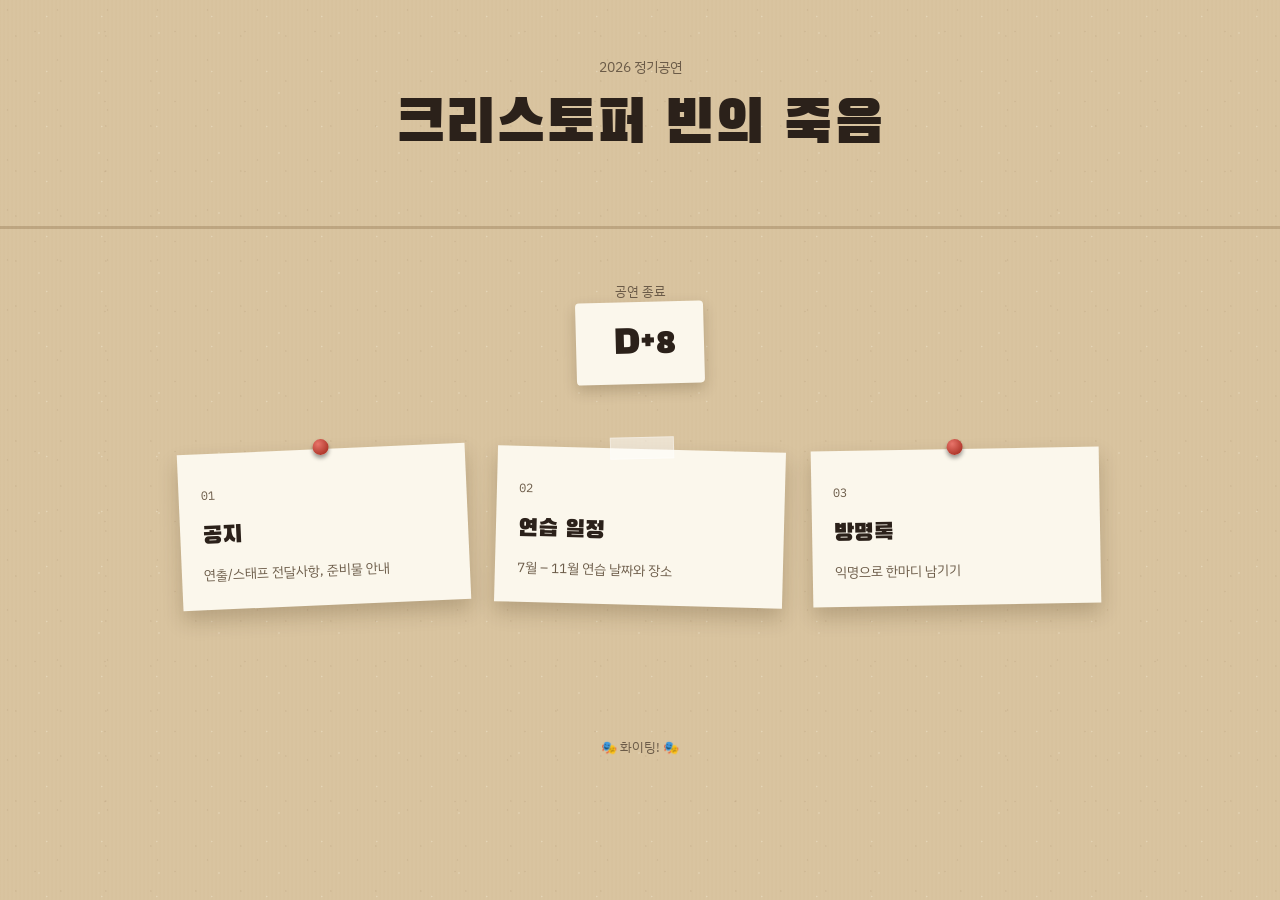
==== index.html @ 3c2cc662 "공지 수정" ====
<!DOCTYPE html>
<html lang="ko">
<head>
<meta charset="UTF-8">
<meta name="viewport" content="width=device-width, initial-scale=1.0">
<title>크리스토퍼 빈의 죽음</title>
<link rel="preconnect" href="https://fonts.googleapis.com">
<link rel="preconnect" href="https://fonts.gstatic.com" crossorigin>
<link href="https://fonts.googleapis.com/css2?family=Black+Han+Sans&family=IBM+Plex+Sans+KR:wght@400;500;600;700&family=IBM+Plex+Mono:wght@400;500&display=swap" rel="stylesheet">
<link rel="stylesheet" href="style.css">
</head>
<body>

  <!-- ============================================================
       편집 가이드
       - 극 제목/부제, D-day 날짜: 아래  표시된 곳
       - 메뉴 카드 3개는 각각 notice.html / schedule.html / guestbook.html 로 연결됨
       - 지금은 세 페이지 모두 "준비 중" 빈 페이지 상태입니다
       ============================================================ -->

  <div class="kraft-bg" aria-hidden="true"></div>

  <header class="marquee">
    <div class="marquee-inner">
      <!-- 편집: 부제 (극단 이름, 시즌 등) -->
      <p class="marquee-sub">2026 정기공연 </p>
      <!-- 편집: 극 제목 -->
      <h1 class="marquee-title">크리스토퍼 빈의 죽음</h1>
    </div>
  </header>

  <main>
    <section class="dday-section">
      <p class="dday-caption" id="ddayCaption">공연일까지</p>
      <div class="dday-badge">
        <span class="dday-label"></span>
        <span class="dday-number" id="ddayNumber">–</span>
      </div>
      <!-- 편집: 공연일은 script.js 상단의 SHOW_DATE 값을 바꾸세요 -->
    </section>

    <section class="board-section">
      <div class="board">

        <a class="note note-1" href="notice.html">
          <span class="pin" aria-hidden="true"></span>
          <span class="note-tag">01</span>
          <h2>공지</h2>
          <p>연출/스태프 전달사항, 준비물 안내</p>
        </a>

        <a class="note note-2" href="schedule.html">
          <span class="tape" aria-hidden="true"></span>
          <span class="note-tag">02</span>
          <h2>연습 일정</h2>
          <p>7월 – 11월 연습 날짜와 장소</p>
        </a>

        <a class="note note-3" href="guestbook.html">
          <span class="pin" aria-hidden="true"></span>
          <span class="note-tag">03</span>
          <h2>방명록</h2>
          <p>익명으로 한마디 남기기</p>
        </a>

      </div>
    </section>
  </main>

  <footer class="footer">
    <p>🎭 화이팅! 🎭</p>
  </footer>

  <script src="script.js"></script>
</body>
</html>
---- style.css ----
/* ==========================================================
   토큰
   ========================================================== */
:root{
  --kraft: #D9C4A0;
  --kraft-fleck-dark: rgba(107, 78, 42, 0.14);
  --kraft-fleck-light: rgba(255, 250, 235, 0.4);
  --paper: #FBF7EC;
  --paper-shadow: rgba(60, 40, 15, 0.22);
  --ink: #2B211A;
  --ink-soft: #6B5B48;
  --rust: #B2492E;
  --pin-red: #B23A2E;
  --tape: rgba(255,255,255,0.5);

  --font-display: 'Black Han Sans', sans-serif;
  --font-body: 'IBM Plex Sans KR', -apple-system, sans-serif;
  --font-mono: 'IBM Plex Mono', monospace;

  --max: 920px;
}

*{ box-sizing: border-box; }

body{
  margin: 0;
  background: var(--kraft);
  color: var(--ink);
  font-family: var(--font-body);
  line-height: 1.6;
  -webkit-font-smoothing: antialiased;
}

a{ color: inherit; text-decoration: none; }

/* 크래프트지 텍스처 (시그니처 배경) */
.kraft-bg{
  position: fixed;
  inset: 0;
  z-index: -1;
  background-color: var(--kraft);
  background-image:
    radial-gradient(circle at 15% 20%, var(--kraft-fleck-dark) 0, transparent 1.2px),
    radial-gradient(circle at 65% 55%, var(--kraft-fleck-light) 0, transparent 1.2px),
    radial-gradient(circle at 35% 80%, var(--kraft-fleck-dark) 0, transparent 1.2px),
    radial-gradient(circle at 85% 30%, var(--kraft-fleck-light) 0, transparent 1.2px),
    radial-gradient(circle at 50% 45%, var(--kraft-fleck-dark) 0, transparent 1.2px),
    repeating-linear-gradient(90deg, rgba(107,78,42,0.035) 0px, transparent 1px, transparent 3px);
  background-size: 50px 50px, 60px 60px, 45px 45px, 55px 55px, 70px 70px, 4px 4px;
}

/* ---------- 마퀴 헤더 ---------- */
.marquee{
  position: relative;
  padding: 56px 24px 40px;
  text-align: center;
  border-bottom: 3px solid rgba(107,78,42,0.25);
}
.marquee-inner{ max-width: var(--max); margin: 0 auto; }
.marquee-title{
  font-family: var(--font-display);
  font-weight: 400;
  font-size: clamp(36px, 7vw, 60px);
  color: var(--ink);
  margin: 0 0 12px;
  letter-spacing: 0.01em;
}
.marquee-sub{
  font-size: 14px;
  color: var(--ink-soft);
  margin: 0;
}

/* ---------- D-day ---------- */
.dday-section{
  text-align: center;
  padding: 40px 24px 8px;
}
.dday-badge{
  display: inline-flex;
  align-items: baseline;
  gap: 10px;
  background: var(--paper);
  padding: 14px 28px;
  border-radius: 4px;
  box-shadow: 0 6px 14px var(--paper-shadow);
  transform: rotate(-1.5deg);
}
.dday-label{
  font-family: var(--font-mono);
  font-size: 13px;
  letter-spacing: 0.1em;
  color: var(--pin-red);
  font-weight: 500;
}
.dday-number{
  font-family: var(--font-display);
  font-size: 34px;
  color: var(--ink);
}
.dday-caption{
  margin: 12px 0 0;
  font-size: 13px;
  color: var(--ink-soft);
}

/* ---------- 콜보드 카드 ---------- */
.board-section{ padding: 56px 24px 88px; }
.board{
  max-width: var(--max);
  margin: 0 auto;
  display: grid;
  grid-template-columns: repeat(3, 1fr);
  gap: 32px 28px;
}

.note{
  position: relative;
  display: block;
  background: var(--paper);
  padding: 28px 22px 24px;
  box-shadow: 0 10px 20px var(--paper-shadow);
  transition: transform 0.2s ease, box-shadow 0.2s ease;
}
.note-1{ transform: rotate(-2.5deg); }
.note-2{ transform: rotate(1.5deg); }
.note-3{ transform: rotate(-1deg); }
.note:hover{
  transform: rotate(0deg) translateY(-4px);
  box-shadow: 0 16px 26px var(--paper-shadow);
}

.note-tag{
  font-family: var(--font-mono);
  font-size: 12px;
  color: var(--ink-soft);
}
.note h2{
  font-family: var(--font-display);
  font-weight: 400;
  font-size: 24px;
  margin: 10px 0 8px;
  color: var(--ink);
}
.note p{
  font-size: 13.5px;
  color: var(--ink-soft);
  margin: 0;
}

/* 압정 */
.pin{
  position: absolute;
  top: -10px;
  left: 50%;
  transform: translateX(-50%);
  width: 16px;
  height: 16px;
  border-radius: 50%;
  background: radial-gradient(circle at 35% 30%, #E8746A, var(--pin-red) 70%);
  box-shadow: 0 3px 4px rgba(0,0,0,0.4);
}

/* 테이프 */
.tape{
  position: absolute;
  top: -12px;
  left: 50%;
  transform: translateX(-50%) rotate(-3deg);
  width: 64px;
  height: 22px;
  background: var(--tape);
  border: 1px solid rgba(255,255,255,0.3);
}

/* ---------- 푸터 ---------- */
.footer{
  text-align: center;
  padding: 32px 24px 48px;
  font-size: 13px;
  color: var(--ink-soft);
}

/* ---------- 반응형 ---------- */
@media (max-width: 720px){
  .board{ grid-template-columns: 1fr; }
  .note-1, .note-2, .note-3{ transform: rotate(0deg); }
}

/* ---------- 포커스 ---------- */
.note:focus-visible{
  outline: 2px solid var(--rust);
  outline-offset: 4px;
}

@media (prefers-reduced-motion: reduce){
  .note{ transition: none; }
}

/* ---------- 서브페이지 공통(준비중 안내) ---------- */
.sub-header{
  padding: 32px 24px;
  border-bottom: 1px solid rgba(107,78,42,0.25);
}
.sub-header-inner{
  max-width: var(--max);
  margin: 0 auto;
  display: flex;
  align-items: center;
  justify-content: space-between;
  flex-wrap: wrap;
  gap: 12px;
}
.sub-title{
  font-family: var(--font-display);
  font-size: 24px;
  color: var(--ink);
  margin: 0;
}
.back-link{
  font-size: 13px;
  color: var(--rust);
  border-bottom: 1px solid var(--rust);
  padding-bottom: 1px;
}
.placeholder{
  max-width: var(--max);
  margin: 0 auto;
  padding: 100px 24px;
  text-align: center;
  color: var(--ink-soft);
  font-family: var(--font-mono);
  font-size: 14px;
}

/* ---------- 공지 게시판 ---------- */
.notice-board{
  max-width: var(--max);
  margin: 0 auto;
  padding: 48px 24px 96px;
}

.notice-list{
  display: flex;
  flex-direction: column;
  gap: 12px;
}
.notice-item{
  display: flex;
  align-items: baseline;
  gap: 16px;
  background: var(--paper);
  padding: 16px 20px;
  box-shadow: 0 4px 10px var(--paper-shadow);
  transition: transform 0.15s ease, box-shadow 0.15s ease;
}
.notice-item:hover{
  transform: translateX(4px);
  box-shadow: 0 6px 14px var(--paper-shadow);
}
.notice-item-date{
  font-family: var(--font-mono);
  font-size: 12px;
  color: var(--ink-soft);
  flex-shrink: 0;
  width: 90px;
}
.notice-item-title{
  font-size: 15px;
  font-weight: 500;
  color: var(--ink);
}

.notice-loading, .notice-empty{
  font-family: var(--font-mono);
  font-size: 13px;
  color: var(--ink-soft);
  text-align: center;
  padding: 40px 0;
}

/* 상세 보기 */
.notice-view{ display: none; }
.notice-board.is-viewing .notice-list-section{ display: none; }
.notice-board.is-viewing .notice-view{ display: block; }

.back-to-list{
  display: inline-block;
  font-size: 13px;
  color: var(--rust);
  border-bottom: 1px solid var(--rust);
  margin-bottom: 24px;
}
.notice-view-title{
  font-family: var(--font-display);
  font-weight: 400;
  font-size: 26px;
  color: var(--ink);
  margin: 0 0 6px;
}
.notice-view-date{
  font-family: var(--font-mono);
  font-size: 12px;
  color: var(--ink-soft);
  margin: 0 0 28px;
}
.notice-view-body{
  background: var(--paper);
  padding: 32px 28px;
  box-shadow: 0 6px 16px var(--paper-shadow);
  line-height: 1.8;
  font-size: 15px;
}
.notice-view-body h1,
.notice-view-body h2,
.notice-view-body h3{
  font-family: var(--font-body);
  font-weight: 700;
  margin: 24px 0 10px;
}
.notice-view-body p{ margin: 0 0 14px; }
.notice-view-body ul,
.notice-view-body ol{ margin: 0 0 14px; padding-left: 22px; }
.notice-view-body li{ margin-bottom: 4px; }
.notice-view-body strong{ color: var(--rust); }
.notice-view-body code{
  background: rgba(107,78,42,0.1);
  padding: 2px 6px;
  border-radius: 3px;
  font-family: var(--font-mono);
  font-size: 13px;
}
.notice-view-body a{
  color: var(--rust);
  text-decoration: underline;
}
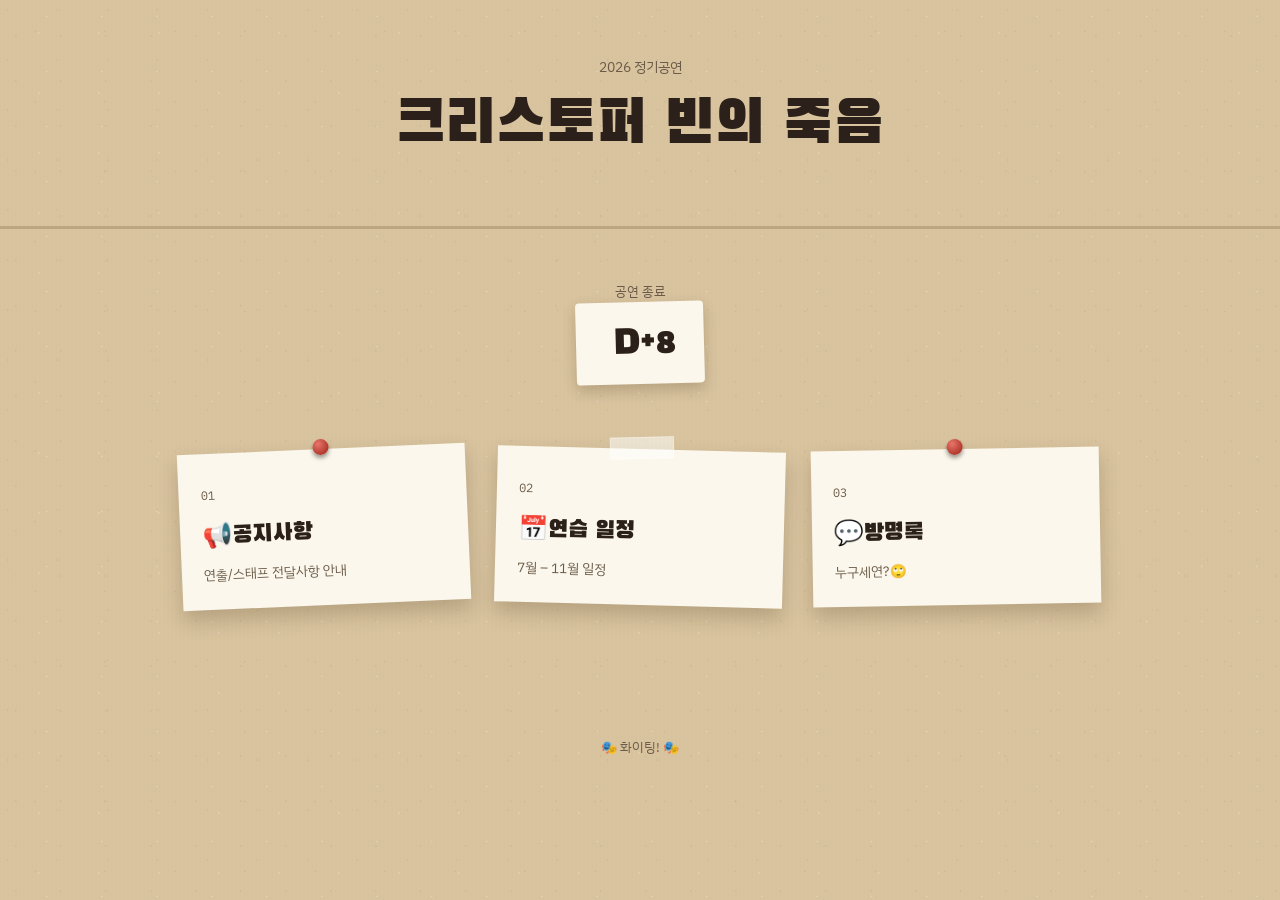
==== commit 7eab5617: "공지 공지" ====
--- a/index.html
+++ b/index.html
@@ -45,22 +45,22 @@
         <a class="note note-1" href="notice.html">
           <span class="pin" aria-hidden="true"></span>
           <span class="note-tag">01</span>
-          <h2>공지</h2>
-          <p>연출/스태프 전달사항, 준비물 안내</p>
+          <h2>📢공지사항</h2>
+          <p>연출/스태프 전달사항 안내</p>
         </a>
 
         <a class="note note-2" href="schedule.html">
           <span class="tape" aria-hidden="true"></span>
           <span class="note-tag">02</span>
-          <h2>연습 일정</h2>
-          <p>7월 – 11월 연습 날짜와 장소</p>
+          <h2>📅연습 일정</h2>
+          <p>7월 – 11월 일정 </p>
         </a>
 
         <a class="note note-3" href="guestbook.html">
           <span class="pin" aria-hidden="true"></span>
           <span class="note-tag">03</span>
-          <h2>방명록</h2>
-          <p>익명으로 한마디 남기기</p>
+          <h2>💬방명록</h2>
+          <p>누구세연?🙄</p>
         </a>
 
       </div>
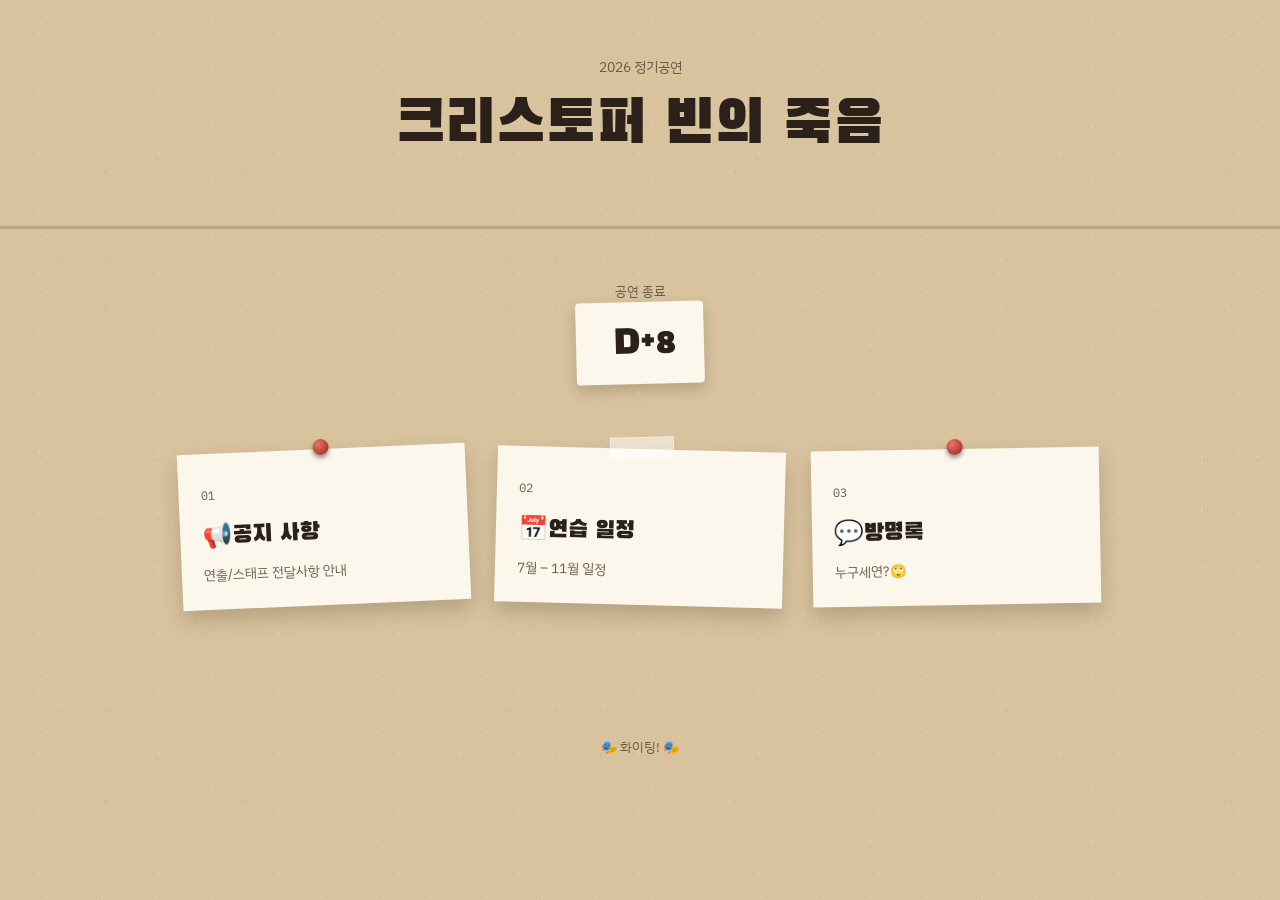
==== commit 3db05e2c: "Update index.html" ====
--- a/index.html
+++ b/index.html
@@ -7,7 +7,7 @@
 <link rel="preconnect" href="https://fonts.googleapis.com">
 <link rel="preconnect" href="https://fonts.gstatic.com" crossorigin>
 <link href="https://fonts.googleapis.com/css2?family=Black+Han+Sans&family=IBM+Plex+Sans+KR:wght@400;500;600;700&family=IBM+Plex+Mono:wght@400;500&display=swap" rel="stylesheet">
-<link rel="stylesheet" href="style.css">
+<link rel="stylesheet" href="assets/css/style.css">
 </head>
 <body>
 
@@ -45,7 +45,7 @@
         <a class="note note-1" href="notice.html">
           <span class="pin" aria-hidden="true"></span>
           <span class="note-tag">01</span>
-          <h2>📢공지사항</h2>
+          <h2>📢공지 사항</h2>
           <p>연출/스태프 전달사항 안내</p>
         </a>
 
@@ -71,6 +71,6 @@
     <p>🎭 화이팅! 🎭</p>
   </footer>
 
-  <script src="script.js"></script>
+  <script src="assets/js/script.js"></script>
 </body>
 </html>
--- a/assets/css/style.css
+++ b/assets/css/style.css
@@ -0,0 +1,399 @@
+/* ==========================================================
+   토큰
+   ========================================================== */
+:root{
+  --kraft: #D9C4A0;
+  --kraft-fleck-dark: rgba(107, 78, 42, 0.14);
+  --kraft-fleck-light: rgba(255, 250, 235, 0.4);
+  --paper: #FBF7EC;
+  --paper-shadow: rgba(60, 40, 15, 0.22);
+  --ink: #2B211A;
+  --ink-soft: #6B5B48;
+  --rust: #B2492E;
+  --pin-red: #B23A2E;
+  --tape: rgba(255,255,255,0.5);
+
+  --font-display: 'Black Han Sans', sans-serif;
+  --font-body: 'IBM Plex Sans KR', -apple-system, sans-serif;
+  --font-mono: 'IBM Plex Mono', monospace;
+
+  --max: 920px;
+}
+
+*{ box-sizing: border-box; }
+
+body{
+  margin: 0;
+  background: var(--kraft);
+  color: var(--ink);
+  font-family: var(--font-body);
+  line-height: 1.6;
+  -webkit-font-smoothing: antialiased;
+}
+
+a{ color: inherit; text-decoration: none; }
+
+/* 크래프트지 텍스처 (시그니처 배경) */
+.kraft-bg{
+  position: fixed;
+  inset: 0;
+  z-index: -1;
+  background-color: var(--kraft);
+  background-image:
+    radial-gradient(circle at 15% 20%, var(--kraft-fleck-dark) 0, transparent 1.2px),
+    radial-gradient(circle at 65% 55%, var(--kraft-fleck-light) 0, transparent 1.2px),
+    radial-gradient(circle at 35% 80%, var(--kraft-fleck-dark) 0, transparent 1.2px),
+    radial-gradient(circle at 85% 30%, var(--kraft-fleck-light) 0, transparent 1.2px),
+    radial-gradient(circle at 50% 45%, var(--kraft-fleck-dark) 0, transparent 1.2px),
+    repeating-linear-gradient(90deg, rgba(107,78,42,0.035) 0px, transparent 1px, transparent 3px);
+  background-size: 50px 50px, 60px 60px, 45px 45px, 55px 55px, 70px 70px, 4px 4px;
+}
+
+/* ---------- 마퀴 헤더 ---------- */
+.marquee{
+  position: relative;
+  padding: 56px 24px 40px;
+  text-align: center;
+  border-bottom: 3px solid rgba(107,78,42,0.25);
+}
+.marquee-inner{ max-width: var(--max); margin: 0 auto; }
+.marquee-title{
+  font-family: var(--font-display);
+  font-weight: 400;
+  font-size: clamp(36px, 7vw, 60px);
+  color: var(--ink);
+  margin: 0 0 12px;
+  letter-spacing: 0.01em;
+}
+.marquee-sub{
+  font-size: 14px;
+  color: var(--ink-soft);
+  margin: 0;
+}
+
+/* ---------- D-day ---------- */
+.dday-section{
+  text-align: center;
+  padding: 40px 24px 8px;
+}
+.dday-badge{
+  display: inline-flex;
+  align-items: baseline;
+  gap: 10px;
+  background: var(--paper);
+  padding: 14px 28px;
+  border-radius: 4px;
+  box-shadow: 0 6px 14px var(--paper-shadow);
+  transform: rotate(-1.5deg);
+}
+.dday-label{
+  font-family: var(--font-mono);
+  font-size: 13px;
+  letter-spacing: 0.1em;
+  color: var(--pin-red);
+  font-weight: 500;
+}
+.dday-number{
+  font-family: var(--font-display);
+  font-size: 34px;
+  color: var(--ink);
+}
+.dday-caption{
+  margin: 12px 0 0;
+  font-size: 13px;
+  color: var(--ink-soft);
+}
+
+/* ---------- 콜보드 카드 ---------- */
+.board-section{ padding: 56px 24px 88px; }
+.board{
+  max-width: var(--max);
+  margin: 0 auto;
+  display: grid;
+  grid-template-columns: repeat(3, 1fr);
+  gap: 32px 28px;
+}
+
+.note{
+  position: relative;
+  display: block;
+  background: var(--paper);
+  padding: 28px 22px 24px;
+  box-shadow: 0 10px 20px var(--paper-shadow);
+  transition: transform 0.2s ease, box-shadow 0.2s ease;
+}
+.note-1{ transform: rotate(-2.5deg); }
+.note-2{ transform: rotate(1.5deg); }
+.note-3{ transform: rotate(-1deg); }
+.note:hover{
+  transform: rotate(0deg) translateY(-4px);
+  box-shadow: 0 16px 26px var(--paper-shadow);
+}
+
+.note-tag{
+  font-family: var(--font-mono);
+  font-size: 12px;
+  color: var(--ink-soft);
+}
+.note h2{
+  font-family: var(--font-display);
+  font-weight: 400;
+  font-size: 24px;
+  margin: 10px 0 8px;
+  color: var(--ink);
+}
+.note p{
+  font-size: 13.5px;
+  color: var(--ink-soft);
+  margin: 0;
+}
+
+/* 압정 */
+.pin{
+  position: absolute;
+  top: -10px;
+  left: 50%;
+  transform: translateX(-50%);
+  width: 16px;
+  height: 16px;
+  border-radius: 50%;
+  background: radial-gradient(circle at 35% 30%, #E8746A, var(--pin-red) 70%);
+  box-shadow: 0 3px 4px rgba(0,0,0,0.4);
+}
+
+/* 테이프 */
+.tape{
+  position: absolute;
+  top: -12px;
+  left: 50%;
+  transform: translateX(-50%) rotate(-3deg);
+  width: 64px;
+  height: 22px;
+  background: var(--tape);
+  border: 1px solid rgba(255,255,255,0.3);
+}
+
+/* ---------- 푸터 ---------- */
+.footer{
+  text-align: center;
+  padding: 32px 24px 48px;
+  font-size: 13px;
+  color: var(--ink-soft);
+}
+
+/* ---------- 반응형 ---------- */
+@media (max-width: 720px){
+  .board{ grid-template-columns: 1fr; }
+  .note-1, .note-2, .note-3{ transform: rotate(0deg); }
+}
+
+/* ---------- 포커스 ---------- */
+.note:focus-visible{
+  outline: 2px solid var(--rust);
+  outline-offset: 4px;
+}
+
+@media (prefers-reduced-motion: reduce){
+  .note{ transition: none; }
+}
+
+/* ---------- 서브페이지 공통(준비중 안내) ---------- */
+.sub-header{
+  padding: 32px 24px;
+  border-bottom: 1px solid rgba(107,78,42,0.25);
+}
+.sub-header-inner{
+  max-width: var(--max);
+  margin: 0 auto;
+  display: flex;
+  align-items: center;
+  justify-content: space-between;
+  flex-wrap: wrap;
+  gap: 12px;
+}
+.sub-title{
+  font-family: var(--font-display);
+  font-size: 24px;
+  color: var(--ink);
+  margin: 0;
+}
+.back-link{
+  font-size: 13px;
+  color: var(--rust);
+  border-bottom: 1px solid var(--rust);
+  padding-bottom: 1px;
+}
+.placeholder{
+  max-width: var(--max);
+  margin: 0 auto;
+  padding: 100px 24px;
+  text-align: center;
+  color: var(--ink-soft);
+  font-family: var(--font-mono);
+  font-size: 14px;
+}
+
+/* ---------- 공지 게시판 ---------- */
+.notice-board{
+  max-width: var(--max);
+  margin: 0 auto;
+  padding: 48px 24px 96px;
+}
+
+.notice-list{
+  display: flex;
+  flex-direction: column;
+  gap: 12px;
+}
+.notice-item{
+  display: flex;
+  align-items: baseline;
+  gap: 16px;
+  background: var(--paper);
+  padding: 16px 20px;
+  box-shadow: 0 4px 10px var(--paper-shadow);
+  transition: transform 0.15s ease, box-shadow 0.15s ease;
+}
+.notice-item:hover{
+  transform: translateX(4px);
+  box-shadow: 0 6px 14px var(--paper-shadow);
+}
+.notice-item-date{
+  font-family: var(--font-mono);
+  font-size: 12px;
+  color: var(--ink-soft);
+  flex-shrink: 0;
+  width: 90px;
+}
+.notice-item-title{
+  font-size: 15px;
+  font-weight: 500;
+  color: var(--ink);
+}
+
+.notice-loading, .notice-empty{
+  font-family: var(--font-mono);
+  font-size: 13px;
+  color: var(--ink-soft);
+  text-align: center;
+  padding: 40px 0;
+}
+
+/* 상세 보기 */
+.notice-view{ display: none; }
+.notice-board.is-viewing .notice-list-section{ display: none; }
+.notice-board.is-viewing .notice-view{ display: block; }
+
+.back-to-list{
+  display: inline-block;
+  font-size: 13px;
+  color: var(--rust);
+  border-bottom: 1px solid var(--rust);
+  margin-bottom: 24px;
+}
+.notice-view-title{
+  font-family: var(--font-display);
+  font-weight: 400;
+  font-size: 26px;
+  color: var(--ink);
+  margin: 0 0 6px;
+}
+.notice-view-date{
+  font-family: var(--font-mono);
+  font-size: 12px;
+  color: var(--ink-soft);
+  margin: 0 0 28px;
+}
+.notice-view-body{
+  background: var(--paper);
+  padding: 32px 28px;
+  box-shadow: 0 6px 16px var(--paper-shadow);
+  line-height: 1.8;
+  font-size: 15px;
+}
+.notice-view-body h1,
+.notice-view-body h2,
+.notice-view-body h3{
+  font-family: var(--font-body);
+  font-weight: 700;
+  margin: 24px 0 10px;
+}
+.notice-view-body p{ margin: 0 0 14px; }
+.notice-view-body ul,
+.notice-view-body ol{ margin: 0 0 14px; padding-left: 22px; }
+.notice-view-body li{ margin-bottom: 4px; }
+.notice-view-body strong{ color: var(--rust); }
+.notice-view-body code{
+  background: rgba(107,78,42,0.1);
+  padding: 2px 6px;
+  border-radius: 3px;
+  font-family: var(--font-mono);
+  font-size: 13px;
+}
+.notice-view-body a{
+  color: var(--rust);
+  text-decoration: underline;
+}
+
+/* ---------- 연습 일정 표 ---------- */
+.schedule-section{
+  max-width: var(--max);
+  margin: 0 auto;
+  padding: 24px 24px 96px;
+}
+.schedule-wrap{
+  display: flex;
+  flex-direction: column;
+  gap: 36px;
+}
+.month-label{
+  font-family: var(--font-display);
+  font-weight: 400;
+  font-size: 22px;
+  color: var(--ink);
+  margin: 0 0 12px;
+}
+.schedule-table{
+  width: 100%;
+  border-collapse: collapse;
+  background: var(--paper);
+  box-shadow: 0 6px 14px var(--paper-shadow);
+}
+.schedule-table th{
+  text-align: left;
+  font-family: var(--font-mono);
+  font-size: 12px;
+  letter-spacing: 0.05em;
+  color: var(--ink-soft);
+  padding: 12px 16px;
+  border-bottom: 1px solid rgba(107,78,42,0.2);
+}
+.schedule-table td{
+  padding: 12px 16px;
+  border-bottom: 1px solid rgba(107,78,42,0.1);
+  font-size: 14px;
+  color: var(--ink);
+}
+.schedule-table tr:last-child td{ border-bottom: none; }
+
+.col-date{ font-family: var(--font-mono); width: 64px; }
+.col-day{ width: 44px; color: var(--ink-soft); }
+.col-day.is-weekend{ color: var(--rust); font-weight: 600; }
+.col-time{ font-family: var(--font-mono); width: 72px; color: var(--ink-soft); }
+
+.schedule-table tr.is-today td{
+  background: rgba(178,73,46,0.1);
+  font-weight: 600;
+}
+.schedule-table tr.empty-row td{
+  color: var(--ink-soft);
+  font-style: italic;
+  text-align: center;
+  padding: 20px;
+}
+
+@media (max-width: 560px){
+  .schedule-table{ font-size: 13px; }
+  .schedule-table th, .schedule-table td{ padding: 10px 10px; }
+  .col-time{ width: 60px; }
+}
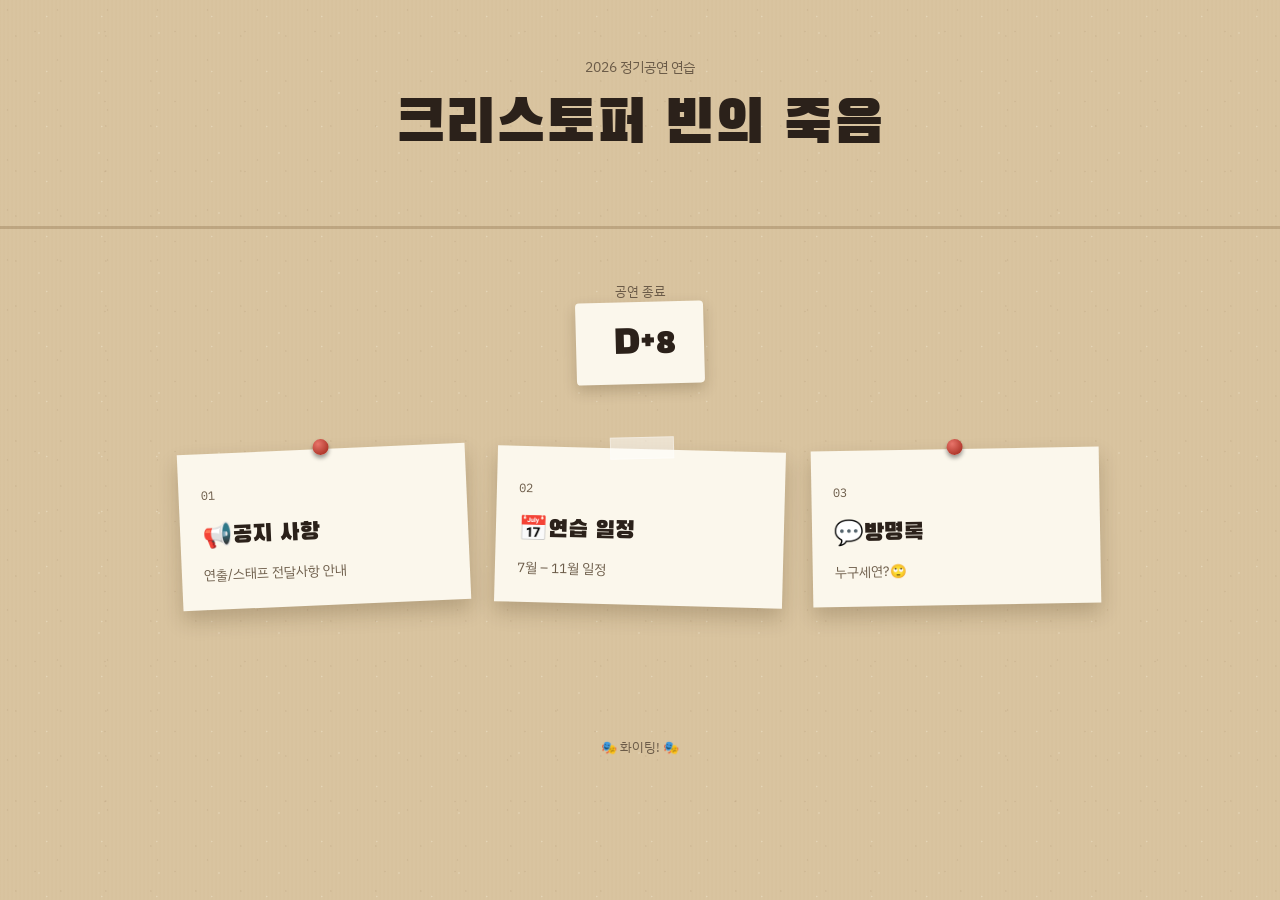
==== commit 2510dfaf: "터미널 커밋 연습 연습입니데이" ====
--- a/index.html
+++ b/index.html
@@ -23,7 +23,7 @@
   <header class="marquee">
     <div class="marquee-inner">
       <!-- 편집: 부제 (극단 이름, 시즌 등) -->
-      <p class="marquee-sub">2026 정기공연 </p>
+      <p class="marquee-sub">2026 정기공연 연습 </p>
       <!-- 편집: 극 제목 -->
       <h1 class="marquee-title">크리스토퍼 빈의 죽음</h1>
     </div>
--- a/assets/css/style.css
+++ b/assets/css/style.css
@@ -380,6 +380,7 @@
 .col-day{ width: 44px; color: var(--ink-soft); }
 .col-day.is-weekend{ color: var(--rust); font-weight: 600; }
 .col-time{ font-family: var(--font-mono); width: 72px; color: var(--ink-soft); }
+.col-absent{ color: var(--ink-soft); }
 
 .schedule-table tr.is-today td{
   background: rgba(178,73,46,0.1);
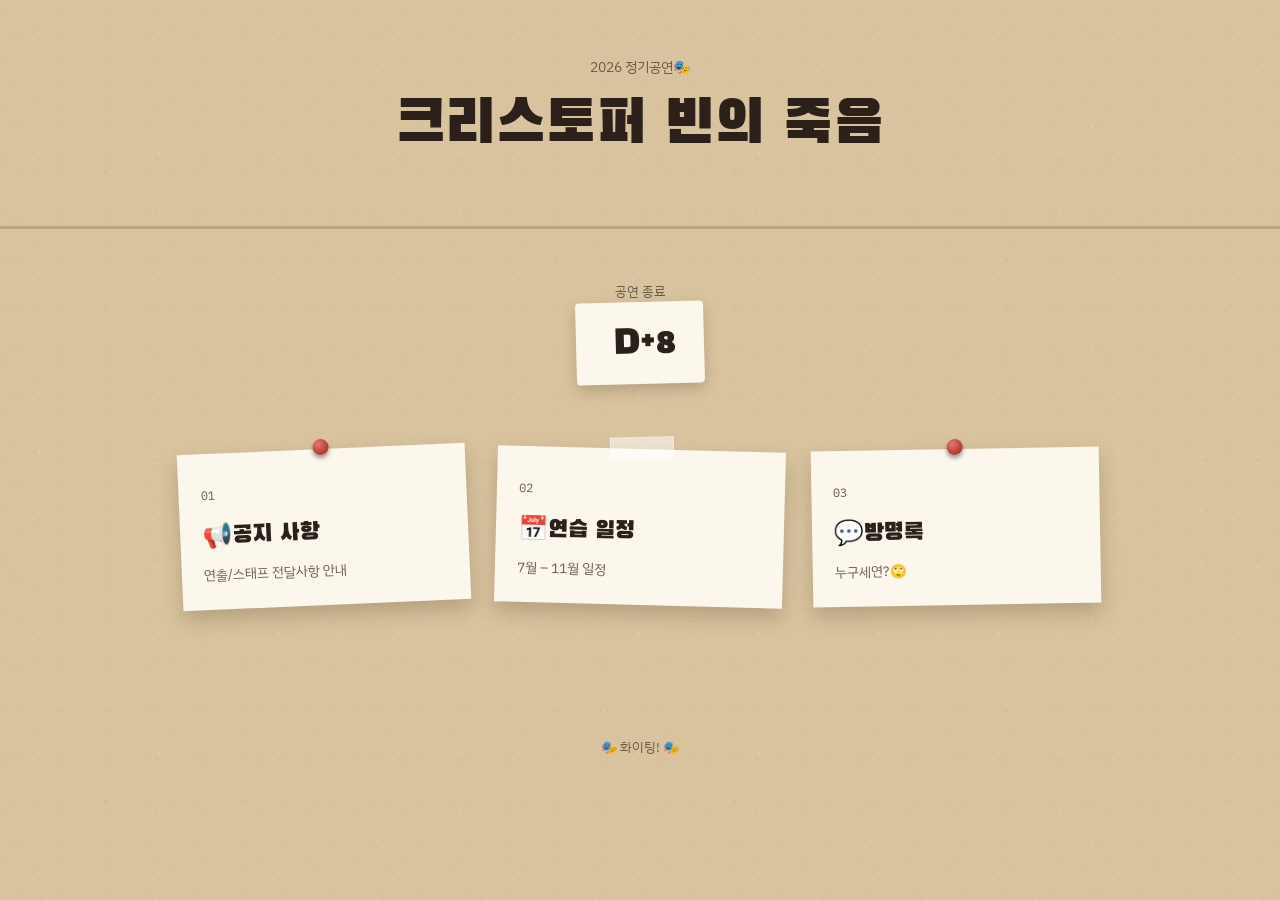
==== commit 5b8932da: "연습2" ====
--- a/index.html
+++ b/index.html
@@ -23,7 +23,7 @@
   <header class="marquee">
     <div class="marquee-inner">
       <!-- 편집: 부제 (극단 이름, 시즌 등) -->
-      <p class="marquee-sub">2026 정기공연 연습 </p>
+      <p class="marquee-sub">2026 정기공연🎭 </p>
       <!-- 편집: 극 제목 -->
       <h1 class="marquee-title">크리스토퍼 빈의 죽음</h1>
     </div>
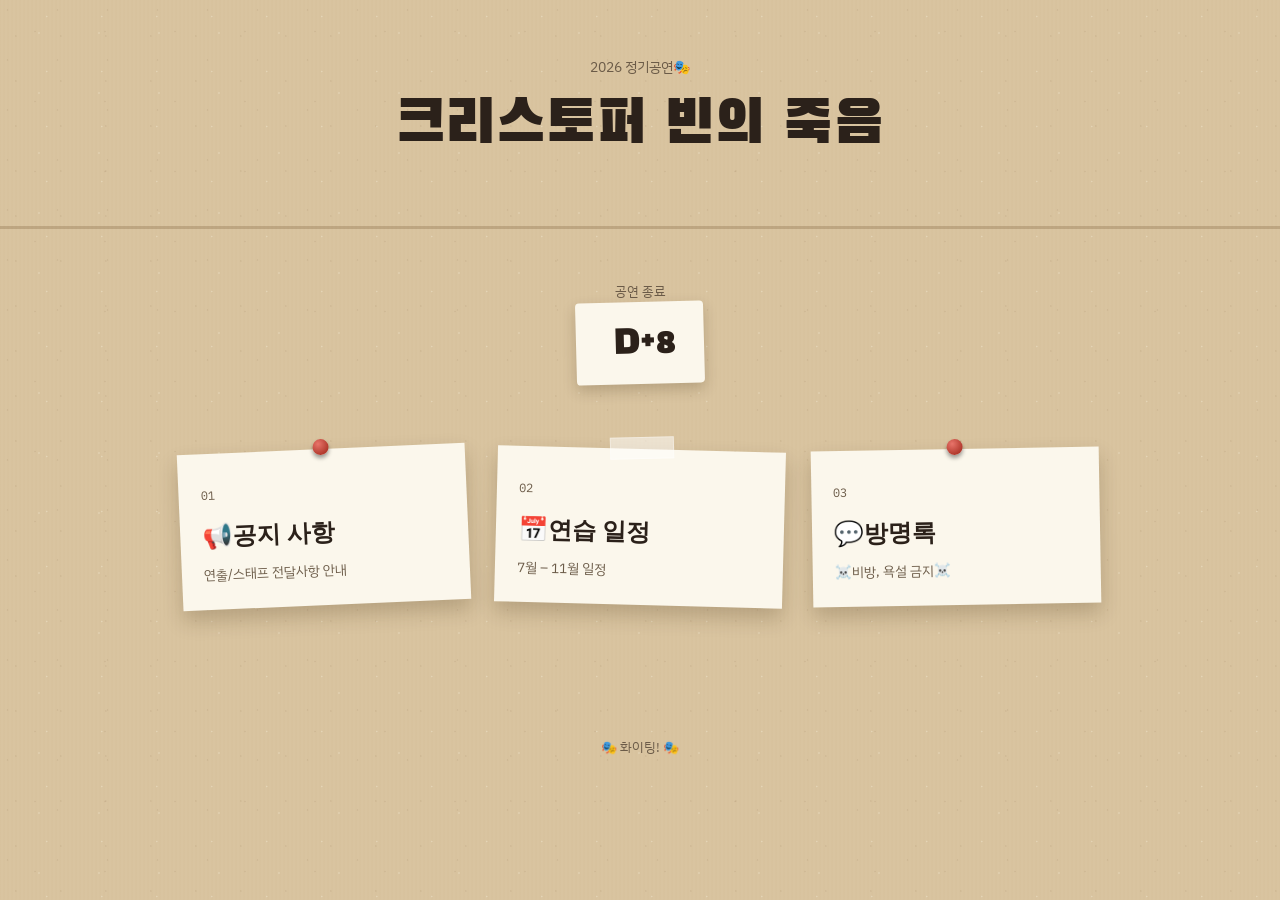
==== commit 7565206d: "스타일 수정" ====
--- a/index.html
+++ b/index.html
@@ -60,7 +60,7 @@
           <span class="pin" aria-hidden="true"></span>
           <span class="note-tag">03</span>
           <h2>💬방명록</h2>
-          <p>누구세연?🙄</p>
+          <p>☠️비방, 욕설 금지☠️</p>
         </a>
 
       </div>
--- a/assets/css/style.css
+++ b/assets/css/style.css
@@ -136,8 +136,8 @@
   color: var(--ink-soft);
 }
 .note h2{
-  font-family: var(--font-display);
-  font-weight: 400;
+  font-family: var(--font-body);
+  font-weight: 600;
   font-size: 24px;
   margin: 10px 0 8px;
   color: var(--ink);
@@ -212,7 +212,8 @@
   gap: 12px;
 }
 .sub-title{
-  font-family: var(--font-display);
+  font-family: var(--font-body);
+  font-weight: 600;
   font-size: 24px;
   color: var(--ink);
   margin: 0;
@@ -380,7 +381,6 @@
 .col-day{ width: 44px; color: var(--ink-soft); }
 .col-day.is-weekend{ color: var(--rust); font-weight: 600; }
 .col-time{ font-family: var(--font-mono); width: 72px; color: var(--ink-soft); }
-.col-absent{ color: var(--ink-soft); }
 
 .schedule-table tr.is-today td{
   background: rgba(178,73,46,0.1);
@@ -398,3 +398,99 @@
   .schedule-table th, .schedule-table td{ padding: 10px 10px; }
   .col-time{ width: 60px; }
 }
+
+/* ---------- 방명록 ---------- */
+.guestbook-section{
+  max-width: var(--max);
+  margin: 0 auto;
+  padding: 40px 24px 96px;
+}
+
+.guestbook-form{
+  background: var(--paper);
+  padding: 20px;
+  box-shadow: 0 6px 14px var(--paper-shadow);
+  margin-bottom: 40px;
+  display: flex;
+  flex-direction: column;
+  gap: 12px;
+}
+.guestbook-form input[type="text"]{
+  width: 100%;
+  border: 1px solid rgba(107,78,42,0.25);
+  background: transparent;
+  padding: 10px 12px;
+  font-family: var(--font-body);
+  font-size: 14px;
+  color: var(--ink);
+}
+.guestbook-form input[type="text"]:focus{
+  outline: none;
+  border-color: var(--rust);
+}
+.guestbook-form textarea{
+  width: 100%;
+  min-height: 90px;
+  border: 1px solid rgba(107,78,42,0.25);
+  background: transparent;
+  padding: 12px;
+  font-family: var(--font-body);
+  font-size: 14px;
+  color: var(--ink);
+  resize: vertical;
+}
+.guestbook-form textarea:focus{
+  outline: none;
+  border-color: var(--rust);
+}
+.guestbook-form-footer{
+  display: flex;
+  align-items: center;
+  justify-content: space-between;
+}
+.guestbook-status{
+  font-size: 12px;
+  color: var(--ink-soft);
+}
+.guestbook-submit{
+  background: var(--rust);
+  color: var(--paper);
+  border: none;
+  padding: 10px 24px;
+  font-size: 14px;
+  font-weight: 500;
+  font-family: var(--font-body);
+  cursor: pointer;
+  border-radius: 3px;
+  transition: opacity 0.15s ease;
+}
+.guestbook-submit:hover{ opacity: 0.88; }
+
+.guestbook-list{
+  display: grid;
+  grid-template-columns: repeat(auto-fill, minmax(180px, 1fr));
+  gap: 28px 22px;
+}
+.guest-note{
+  position: relative;
+  background: var(--paper);
+  padding: 22px 16px 18px;
+  box-shadow: 0 8px 16px var(--paper-shadow);
+  font-size: 13.5px;
+  line-height: 1.6;
+  word-break: break-word;
+}
+.guest-note p{ margin: 0; }
+.guest-note-name{
+  font-weight: 600;
+  font-size: 12px;
+  color: var(--ink-soft);
+  margin-bottom: 6px !important;
+}
+.guest-note-date{
+  font-family: var(--font-mono);
+  font-size: 11px;
+  color: var(--ink-soft);
+  margin-top: 10px !important;
+  opacity: 0.75;
+}
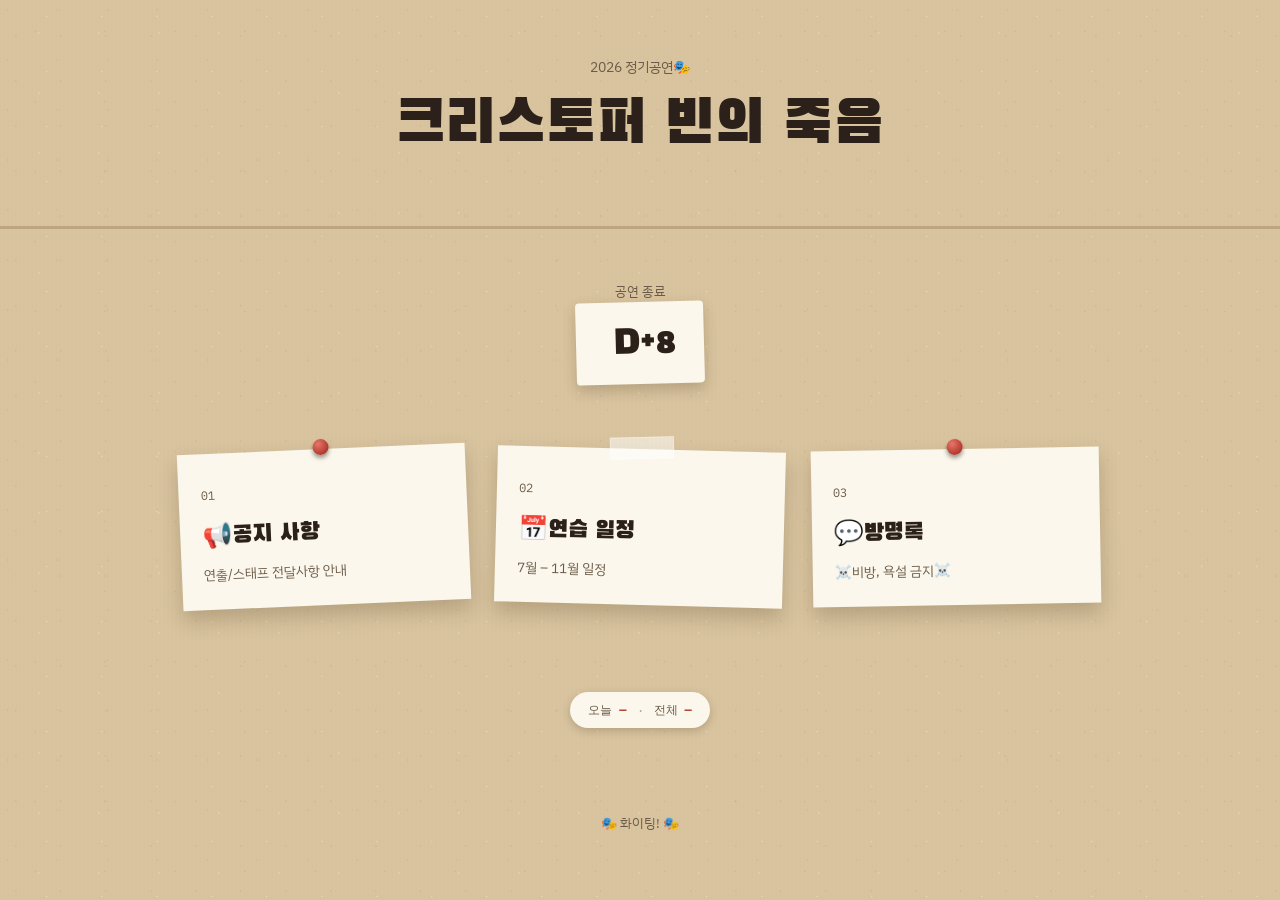
==== commit d764158e: "카운팅 추가" ====
--- a/index.html
+++ b/index.html
@@ -65,6 +65,14 @@
 
       </div>
     </section>
+
+    <section class="visit-section">
+      <div class="visit-badge">
+        <span>오늘 <strong id="visitToday">–</strong></span>
+        <span class="visit-divider">·</span>
+        <span>전체 <strong id="visitTotal">–</strong></span>
+      </div>
+    </section>
   </main>
 
   <footer class="footer">
--- a/assets/css/style.css
+++ b/assets/css/style.css
@@ -136,8 +136,8 @@
   color: var(--ink-soft);
 }
 .note h2{
-  font-family: var(--font-body);
-  font-weight: 600;
+  font-family: var(--font-display);
+  font-weight: 400;
   font-size: 24px;
   margin: 10px 0 8px;
   color: var(--ink);
@@ -212,8 +212,7 @@
   gap: 12px;
 }
 .sub-title{
-  font-family: var(--font-body);
-  font-weight: 600;
+  font-family: var(--font-display);
   font-size: 24px;
   color: var(--ink);
   margin: 0;
@@ -335,6 +334,26 @@
   color: var(--rust);
   text-decoration: underline;
 }
+.notice-view-body table{
+  width: 100%;
+  border-collapse: collapse;
+  margin: 0 0 16px;
+}
+.notice-view-body th,
+.notice-view-body td{
+  border: 1px solid rgba(107,78,42,0.3);
+  padding: 8px 12px;
+  text-align: left;
+  font-size: 13.5px;
+}
+.notice-view-body th{
+  background: rgba(107,78,42,0.08);
+  font-weight: 700;
+  font-family: var(--font-body);
+}
+.notice-view-body tr:nth-child(even) td{
+  background: rgba(107,78,42,0.03);
+}
 
 /* ---------- 연습 일정 표 ---------- */
 .schedule-section{
@@ -414,19 +433,6 @@
   display: flex;
   flex-direction: column;
   gap: 12px;
-}
-.guestbook-form input[type="text"]{
-  width: 100%;
-  border: 1px solid rgba(107,78,42,0.25);
-  background: transparent;
-  padding: 10px 12px;
-  font-family: var(--font-body);
-  font-size: 14px;
-  color: var(--ink);
-}
-.guestbook-form input[type="text"]:focus{
-  outline: none;
-  border-color: var(--rust);
 }
 .guestbook-form textarea{
   width: 100%;
@@ -440,6 +446,19 @@
   resize: vertical;
 }
 .guestbook-form textarea:focus{
+  outline: none;
+  border-color: var(--rust);
+}
+.guestbook-name-input{
+  width: 100%;
+  border: 1px solid rgba(107,78,42,0.25);
+  background: transparent;
+  padding: 10px 12px;
+  font-family: var(--font-body);
+  font-size: 13.5px;
+  color: var(--ink);
+}
+.guestbook-name-input:focus{
   outline: none;
   border-color: var(--rust);
 }
@@ -482,15 +501,40 @@
 }
 .guest-note p{ margin: 0; }
 .guest-note-name{
+  font-weight: 700;
+  color: var(--rust);
+  font-size: 13px;
+  margin-bottom: 6px !important;
+}
+.guest-note-message{
+  margin-bottom: 10px !important;
+}
+.guest-note-time{
+  font-family: var(--font-mono);
+  font-size: 11px;
+  color: var(--ink-soft);
+  text-align: right;
+}
+
+/* ---------- 방문자 카운터 ---------- */
+.visit-section{
+  text-align: center;
+  padding: 0 24px 40px;
+}
+.visit-badge{
+  display: inline-flex;
+  align-items: center;
+  gap: 10px;
+  font-family: var(--font-mono);
+  font-size: 12px;
+  color: var(--ink-soft);
+  background: var(--paper);
+  padding: 8px 18px;
+  border-radius: 20px;
+  box-shadow: 0 3px 8px var(--paper-shadow);
+}
+.visit-badge strong{
+  color: var(--rust);
   font-weight: 600;
-  font-size: 12px;
-  color: var(--ink-soft);
-  margin-bottom: 6px !important;
-}
-.guest-note-date{
-  font-family: var(--font-mono);
-  font-size: 11px;
-  color: var(--ink-soft);
-  margin-top: 10px !important;
-  opacity: 0.75;
-}
+}
+.visit-divider{ opacity: 0.5; }
